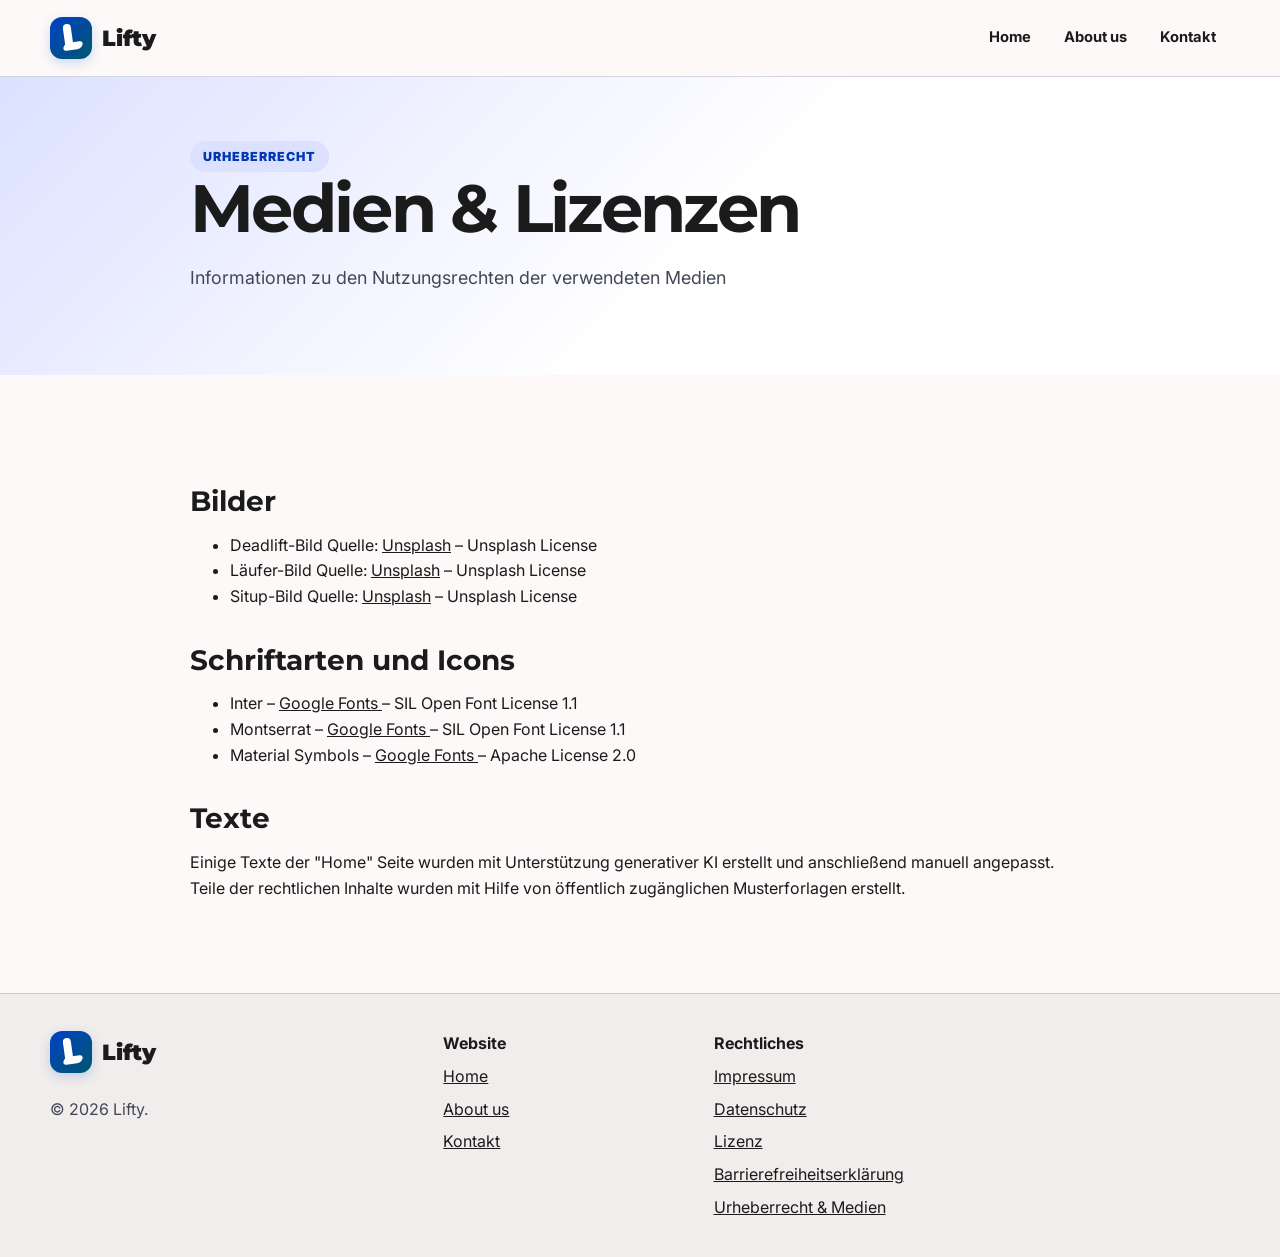
==== urheberrecht.html @ f5cfac7f "Add files via upload" ====
<!DOCTYPE html>
<html lang="de">
<head>
  <meta charset="UTF-8">
  <meta name="viewport" content="width=device-width, initial-scale=1.0">
  <meta name="description" content="Platzhalterseite für Urheberrechtshinweise">
  <title>Lifty | Urheberrecht & Medien</title>
  <link rel="preconnect" href="https://fonts.googleapis.com">
  <link rel="preconnect" href="https://fonts.gstatic.com" crossorigin>
  <link href="https://fonts.googleapis.com/css2?family=Inter:wght@400;500;600;700&family=Montserrat:wght@600;700;900&family=Material+Symbols+Outlined:wght,FILL@100..700,0..1&display=swap" rel="stylesheet">
  <link rel="stylesheet" href="styles.css">
  <script src="script.js" defer></script>
</head>
<body>
  <a class="skip-link" href="#main">Zum Inhalt springen</a>
  <header class="site-header">
    <nav class="navbar container" aria-label="Hauptnavigation">
      <a class="logo" href="index.html" aria-label="Lifty Startseite">
        <div class="brand-symbol small" aria-label="Lifty Bildmarke"></div>
        <span>Lifty</span>
      </a>
      <button class="menu-button" type="button" aria-label="Navigation öffnen" aria-expanded="false" aria-controls="main-menu">
        <span class="material-symbols-outlined" aria-hidden="true">menu</span>
      </button>
      <ul class="nav-links" id="main-menu">
        <li><a  href="index.html">Home</a></li>
        <li><a  href="about.html">About us</a></li>
        <li><a  href="kontakt.html">Kontakt</a></li>
      </ul>
    </nav>
  </header>
  <main id="main">
    <section class="page-hero"><div class="container"><span class="eyebrow">Urheberrecht</span><h1>Medien & Lizenzen</h1><p class="lead">Informationen zu den Nutzungsrechten der verwendeten Medien</p></div></section>
    <section class="section"><div class="container legal-text">
      
      <h2>Bilder</h2>
      <p><ul>
        <li>
          Deadlift-Bild Quelle:
          <a href="https://images.unsplash.com/photo-1517836357463-d25dfeac3438?auto=format&fit=crop&w=1200&q=80" target="_blank" rel="noopener noreferrer"> Unsplash</a> – Unsplash License
        </li>
        <li>
          Läufer-Bild Quelle:
          <a href="https://images.unsplash.com/flagged/photo-1556746834-1cb5b8fabd54?q=80&w=2072&auto=format&fit=crop&ixlib=rb-4.1.0&ixid=M3wxMjA3fDB8MHxwaG90by1wYWdlfHx8fGVufDB8fHx8fA%3D%3D" target="_blank" rel="noopener noreferrer"> Unsplash</a> – Unsplash License
        </li>
        <li>
          Situp-Bild Quelle:
          <a href="https://images.unsplash.com/photo-1571019613454-1cb2f99b2d8b?q=80&w=2070&auto=format&fit=crop&ixlib=rb-4.1.0&ixid=M3wxMjA3fDB8MHxwaG90by1wYWdlfHx8fGVufDB8fHx8fA%3D%3D" target="_blank" rel="noopener noreferrer"> Unsplash</a> – Unsplash License
        </li>
      </ul></p>

</ul>

      <h2>Schriftarten und Icons</h2>
      <p><ul>
        <li>
          Inter –
          <a href="https://fonts.google.com/specimen/Inter" target="_blank">
            Google Fonts
          </a>
          –
          SIL Open Font License 1.1
        </li>

        <li>
          Montserrat –
          <a href="https://fonts.google.com/specimen/Montserrat" target="_blank">
            Google Fonts
          </a>
          –
          SIL Open Font License 1.1
        </li>

        <li>
          Material Symbols –
          <a href="https://fonts.google.com/icons" target="_blank">
            Google Fonts
          </a>
          –
          Apache License 2.0
        </li>
      </ul></p>
      
      <h2>Texte</h2><p><p>Einige Texte der "Home" Seite wurden mit Unterstützung generativer KI erstellt und anschließend manuell angepasst. 
        Teile der rechtlichen Inhalte wurden mit Hilfe von öffentlich zugänglichen Musterforlagen erstellt.</p></p>
    </div></section>
  </main>

  <footer class="site-footer">
    <div class="container footer-grid">
      <div class="footer-brand">
        <a class="logo" href="index.html">
          <div class="brand-symbol small" aria-label="Lifty Bildmarke"></div>
          <span>Lifty</span>
        </a>
        <p class="muted">© 2026 Lifty.</p>
      </div>

      <nav class="footer-links" aria-label="Website">
        <strong>Website</strong>
        <a href="index.html">Home</a>
        <a href="about.html">About us</a>
        <a href="kontakt.html">Kontakt</a>
      </nav>

      <nav class="footer-links" aria-label="Rechtliches">
        <strong>Rechtliches</strong>
        <a href="impressum.html">Impressum</a>
        <a href="datenschutz.html">Datenschutz</a>
        <a href="lizenz.html">Lizenz</a>
        <a href="barrierefreiheit.html">Barrierefreiheitserklärung</a>
        <a href="urheberrecht.html">Urheberrecht & Medien</a>
      </nav>

    </div>
  </footer>
  <div class="toast" id="toast" role="status" aria-live="polite" hidden></div>
</body>
</html>
---- styles.css ----
:root {
  --primary: #0041c8;
  --primary-dark: #002b86;
  --secondary: #cd4800;
  --tertiary: #00576c;
  --bg: #fcf9f8;
  --surface: #ffffff;
  --surface-2: #f0edec;
  --surface-3: #e5e2e1;
  --text: #1c1b1b;
  --muted: #434656;
  --border: #c3c5d9;
  --success: #096b38;
  --radius: 18px;
  --shadow: 0 18px 45px rgba(0, 0, 0, 0.1);
  --container: 1180px;
}

* {
  box-sizing: border-box;
}

html {
  scroll-behavior: smooth;
}

body {
  margin: 0;
  background: var(--bg);
  color: var(--text);
  font-family: Inter, system-ui, -apple-system, BlinkMacSystemFont, "Segoe UI", sans-serif;
  line-height: 1.6;
}

img,
svg,
video {
  display: block;
  max-width: 100%;
}

a {
  color: inherit;
}

button,
input,
textarea,
select {
  font: inherit;
}

.skip-link {
  position: absolute;
  left: 1rem;
  top: 0.5rem;
  z-index: 999;
  transform: translateY(-140%);
  background: var(--primary);
  color: #ffffff;
  padding: 0.75rem 1rem;
  border-radius: 0.75rem;
}

.skip-link:focus {
  transform: none;
}

.container {
  width: min(var(--container), calc(100% - 32px));
  margin-inline: auto;
}

.site-header {
  position: sticky;
  top: 0;
  z-index: 50;
  background: rgba(252, 249, 248, 0.94);
  backdrop-filter: blur(16px);
  border-bottom: 1px solid rgba(195, 197, 217, 0.7);
}

.navbar {
  display: flex;
  align-items: center;
  justify-content: space-between;
  min-height: 76px;
  gap: 1rem;
}

.logo {
  display: inline-flex;
  align-items: center;
  gap: 0.65rem;
  font-family: Montserrat, sans-serif;
  font-size: 1.35rem;
  font-weight: 900;
  text-decoration: none;
}

.logo-mark {
  display: grid;
  place-items: center;
  width: 42px;
  height: 42px;
  border-radius: 14px;
  background: linear-gradient(135deg, var(--primary), var(--tertiary));
  color: #ffffff;
}

.nav-links {
  display: flex;
  align-items: center;
  gap: 0.25rem;
  list-style: none;
  margin: 0;
  padding: 0;
}

.nav-links a {
  display: inline-flex;
  padding: 0.7rem 0.9rem;
  border-radius: 999px;
  text-decoration: none;
  font-weight: 700;
  font-size: 0.92rem;
}

.nav-links a[aria-current="page"],
.nav-links a:hover {
  background: #dce1ff;
  color: var(--primary);
}

.menu-button {
  display: none;
  background: var(--surface);
  border: 1px solid var(--border);
  border-radius: 12px;
  padding: 0.55rem;
  color: var(--text);
}

.button {
  display: inline-flex;
  justify-content: center;
  align-items: center;
  gap: 0.5rem;
  min-height: 44px;
  border-radius: 14px;
  border: 2px solid transparent;
  padding: 0.85rem 1.15rem;
  font-weight: 800;
  text-decoration: none;
  cursor: pointer;
}

.button-primary {
  background: var(--primary);
  color: #ffffff;
}

.button-primary:hover,
.button-primary:focus-visible {
  background: var(--primary-dark);
}

.button-secondary {
  background: var(--secondary);
  color: #ffffff;
}

.button-muted {
  background: var(--surface-2);
  border-color: var(--border);
  color: var(--text);
}

.button-full {
  width: 100%;
}

:focus-visible {
  outline: 4px solid #ffb59a;
  outline-offset: 3px;
}

.section {
  padding: 76px 0;
}

.surface-section {
  background: var(--surface-2);
}

.hero {
  background: radial-gradient(circle at top right, #dce1ff 0, transparent 34%), var(--surface);
}

.hero-grid,
.split-grid {
  display: grid;
  grid-template-columns: 1.05fr 0.95fr;
  gap: 3rem;
  align-items: center;
}

.eyebrow {
  display: inline-flex;
  background: #dce1ff;
  color: #0039b3;
  border-radius: 999px;
  padding: 0.35rem 0.8rem;
  font-weight: 900;
  text-transform: uppercase;
  font-size: 0.78rem;
  letter-spacing: 0.08em;
}

h1,
h2,
h3 {
  font-family: Montserrat, sans-serif;
  line-height: 1.1;
  margin: 0 0 1rem;
}

h1 {
  font-size: clamp(2.35rem, 6vw, 4.2rem);
  letter-spacing: -0.04em;
}

h1 span,
.gradient-text {
  background: linear-gradient(90deg, var(--primary), var(--tertiary));
  -webkit-background-clip: text;
  background-clip: text;
  color: transparent;
}

h2 {
  font-size: clamp(2rem, 4vw, 3rem);
}

h3 {
  font-size: 1.35rem;
}

.hero p,
.section-heading p,
.lead {
  max-width: 66ch;
  color: var(--muted);
  font-size: 1.12rem;
}

.button-group {
  display: flex;
  flex-wrap: wrap;
  gap: 1rem;
  margin-top: 2rem;
}

.hero-visual {
  position: relative;
  border-radius: var(--radius);
  padding: 0.75rem;
  background: var(--surface);
  border: 1px solid var(--border);
  box-shadow: var(--shadow);
}

.hero-visual img {
  width: 100%;
  height: 430px;
  object-fit: cover;
  border-radius: 14px;
}

.progress-card {
  position: absolute;
  left: -18px;
  bottom: 24px;
  width: min(220px, 70%);
  background: var(--surface);
  border: 1px solid #dce1ff;
  border-radius: 16px;
  box-shadow: var(--shadow);
  padding: 1rem;
}

.progress-card p {
  margin: 0;
  color: var(--primary);
  font-size: 0.75rem;
  font-weight: 900;
  text-transform: uppercase;
}

.progress-card strong {
  font-family: Montserrat, sans-serif;
  font-size: 2rem;
}

.progress-card span {
  color: var(--muted);
}

.progress-bar {
  height: 10px;
  margin-top: 0.7rem;
  background: var(--surface-2);
  border-radius: 999px;
  overflow: hidden;
}

.progress-bar div {
  height: 100%;
  background: linear-gradient(90deg, var(--primary), var(--tertiary));
}

.section-heading {
  text-align: center;
  margin-bottom: 2.4rem;
}

.section-heading p {
  margin-inline: auto;
}

.grid-3,
.grid-2 {
  display: grid;
  gap: 1.1rem;
}

.grid-3 {
  grid-template-columns: repeat(3, 1fr);
}

.grid-2 {
  grid-template-columns: repeat(2, 1fr);
}

.bento-grid {
  display: grid;
  grid-template-columns: repeat(12, 1fr);
  grid-auto-rows: minmax(230px, auto);
  gap: 1.1rem;
}

.card {
  background: var(--surface);
  border: 1px solid var(--border);
  border-radius: var(--radius);
  padding: 1.4rem;
  box-shadow: 0 8px 20px rgba(0, 0, 0, 0.04);
}

.product-card {
  display: flex;
  flex-direction: column;
}

.product-card .feature-list {
  flex: 1;
}

.card-large {
  grid-column: span 8;
}

.card-small {
  grid-column: span 4;
}

.card-wide {
  grid-column: span 8;
}

.card-primary {
  background: var(--primary);
  color: #ffffff;
  border-color: var(--primary);
}

.card-muted {
  background: var(--surface-2);
}

.image-card {
  position: relative;
  overflow: hidden;
}

.image-card > div {
  position: relative;
  z-index: 1;
  max-width: 55ch;
}

.image-card img {
  position: absolute;
  right: 0;
  bottom: 0;
  width: 48%;
  height: 100%;
  object-fit: cover;
  opacity: 0.14;
}

.icon {
  font-size: 2.2rem;
  color: var(--primary);
}

.card-primary .icon {
  color: #ffffff;
}

.tags {
  display: flex;
  flex-wrap: wrap;
  gap: 0.5rem;
  margin-top: 1rem;
}

.tag {
  display: inline-flex;
  align-items: center;
  gap: 0.35rem;
  border-radius: 999px;
  background: var(--surface-2);
  color: var(--primary);
  padding: 0.35rem 0.65rem;
  font-weight: 800;
  font-size: 0.78rem;
}

.price {
  font-family: Montserrat, sans-serif;
  font-size: 2.7rem;
  font-weight: 900;
  margin: 1rem 0;
}

.featured {
  position: relative;
  transform: scale(1.03);
  border: 3px solid var(--primary);
}

.badge {
  display: inline-flex;
  align-self: flex-start;
  align-items: center;
  gap: 0.35rem;
  border-radius: 999px;
  background: var(--primary);
  color: #ffffff;
  padding: 0.35rem 0.8rem;
  font-weight: 900;
  font-size: 0.78rem;
}

.feature-list,
.clean-list {
  padding: 0;
  margin: 1.2rem 0;
  list-style: none;
}

.feature-list li,
.clean-list li {
  display: flex;
  gap: 0.65rem;
  margin: 0.75rem 0;
}

.feature-list .material-symbols-outlined {
  color: var(--success);
}

.page-hero {
  padding: 64px 0;
  background: linear-gradient(135deg, #dce1ff, transparent 55%), var(--surface);
}

.page-hero .container,
.legal-text {
  max-width: 900px;
}

.legal-text h2 {
  font-size: 1.75rem;
  margin-top: 2.2rem;
}

.legal-text h3 {
  margin-top: 1.5rem;
}

.notice {
  border-left: 6px solid var(--primary);
  background: #eef2ff;
  padding: 1rem;
  border-radius: 0 14px 14px 0;
}

.form {
  display: grid;
  gap: 1rem;
}

.form-row {
  display: grid;
  grid-template-columns: 1fr 1fr;
  gap: 1rem;
}

.form label {
  display: block;
  font-weight: 800;
  margin-bottom: 0.35rem;
}

.form input,
.form textarea,
.form select {
  width: 100%;
  padding: 0.9rem 1rem;
  border: 2px solid var(--border);
  border-radius: 12px;
  background: #ffffff;
}

.form-result {
  min-height: 1.5rem;
  color: var(--primary);
  font-weight: 700;
}

.toast {
  position: fixed;
  right: 1rem;
  bottom: 1rem;
  max-width: 320px;
  background: #1c1b1b;
  color: #ffffff;
  border-radius: 14px;
  padding: 1rem;
  box-shadow: var(--shadow);
}

.toast[hidden] {
  display: none;
}

.site-footer {
  background: var(--surface-2);
  border-top: 1px solid var(--border);
  padding: 2.3rem 0;
}

.footer-grid {
  display: grid;
  grid-template-columns: 1.5fr 1fr 1fr 1fr;
  gap: 1.5rem;
}

.footer-links {
  display: grid;
  align-content: start;
  gap: 0.45rem;
}

.footer-links a:hover {
  color: var(--primary);
}

.muted {
  color: var(--muted);
}

.media-box {
  display: grid;
  place-items: center;
  min-height: 180px;
  background: linear-gradient(135deg, #dce1ff, #b7eaff);
  border-radius: var(--radius);
  padding: 1.2rem;
  text-align: center;
  font-weight: 800;
}

.brand-symbol {
  position: relative;
  width: 130px;
  height: 130px;
  border-radius: 34px;
  background: linear-gradient(135deg, var(--primary), var(--tertiary));
  overflow: hidden;
  box-shadow: 0 12px 32px rgba(0, 65, 200, 0.25);
}

/* Vertikale Linie */
.brand-symbol::before {
  content: "";
  position: absolute;
  left: 42px;
  top: 22px;
  width: 22px;
  height: 78px;
  background: white;
  border-radius: 14px;
  transform: rotate(-8deg);
}

/* Dynamischer Unterarm */
.brand-symbol::after {
  content: "";
  position: absolute;
  left: 42px;
  bottom: 28px;
  width: 54px;
  height: 22px;
  background: white;
  border-radius: 14px;
  transform:
    skewX(-24deg)
    rotate(-8deg);
}

.brand-symbol.small {
  width: 42px;
  height: 42px;
  border-radius: 12px;
  box-shadow: 0 4px 12px rgba(0, 65, 200, 0.18);
}

/* Vertikale Linie */
.brand-symbol.small::before {
  left: 14px;
  top: 7px;
  width: 8px;
  height: 24px;
  border-radius: 999px;
}

/* Unterer Balken */
.brand-symbol.small::after {
  left: 14px;
  bottom: 9px;
  width: 18px;
  height: 8px;
  border-radius: 999px;
}

.brand-word {
  font-size: 3rem;
  color: black;
}

.color-mark {
  display: flex;
  justify-content: center;
  gap: 2rem;
  margin-bottom: 1rem;
}

.color-item {
  display: flex;
  flex-direction: column;
  align-items: center;
  gap: 0.5rem;
}

.color-item span {
  font-size: 0.9rem;
  font-weight: 600;
  color: var(--text-muted);
  font-family: monospace;
}

.color-swatch {
  width: 70px;
  height: 70px;
  border-radius: 18px;
  box-shadow: 0 6px 18px rgba(0,0,0,0.12);
}

.primary-swatch {
  background: var(--primary);
}

.tertiary-swatch {
  background: var(--tertiary);
}

@media (max-width: 900px) {
  .menu-button {
    display: inline-flex;
  }

  .nav-links {
    position: absolute;
    left: 16px;
    right: 16px;
    top: 76px;
    display: none;
    flex-direction: column;
    align-items: stretch;
    background: var(--surface);
    border: 1px solid var(--border);
    border-radius: 18px;
    padding: 0.75rem;
    box-shadow: var(--shadow);
  }

  .nav-links.open {
    display: flex;
  }

  .nav-links a {
    justify-content: center;
  }

  .hero-grid,
  .split-grid,
  .grid-2,
  .grid-3,
  .footer-grid,
  .form-row {
    grid-template-columns: 1fr;
  }

  .bento-grid {
    grid-template-columns: 1fr;
  }

  .card,
  .card-large,
  .card-small,
  .card-wide {
    grid-column: auto;
  }

  .featured {
    transform: none;
  }

  .hero-visual img {
    height: 320px;
  }

  .progress-card {
    left: 0.7rem;
    bottom: 0.7rem;
  }

  .section {
    padding: 54px 0;
  }
}

@media (prefers-reduced-motion: reduce) {
  *,
  *::before,
  *::after {
    scroll-behavior: auto !important;
    transition: none !important;
    animation: none !important;
  }
}
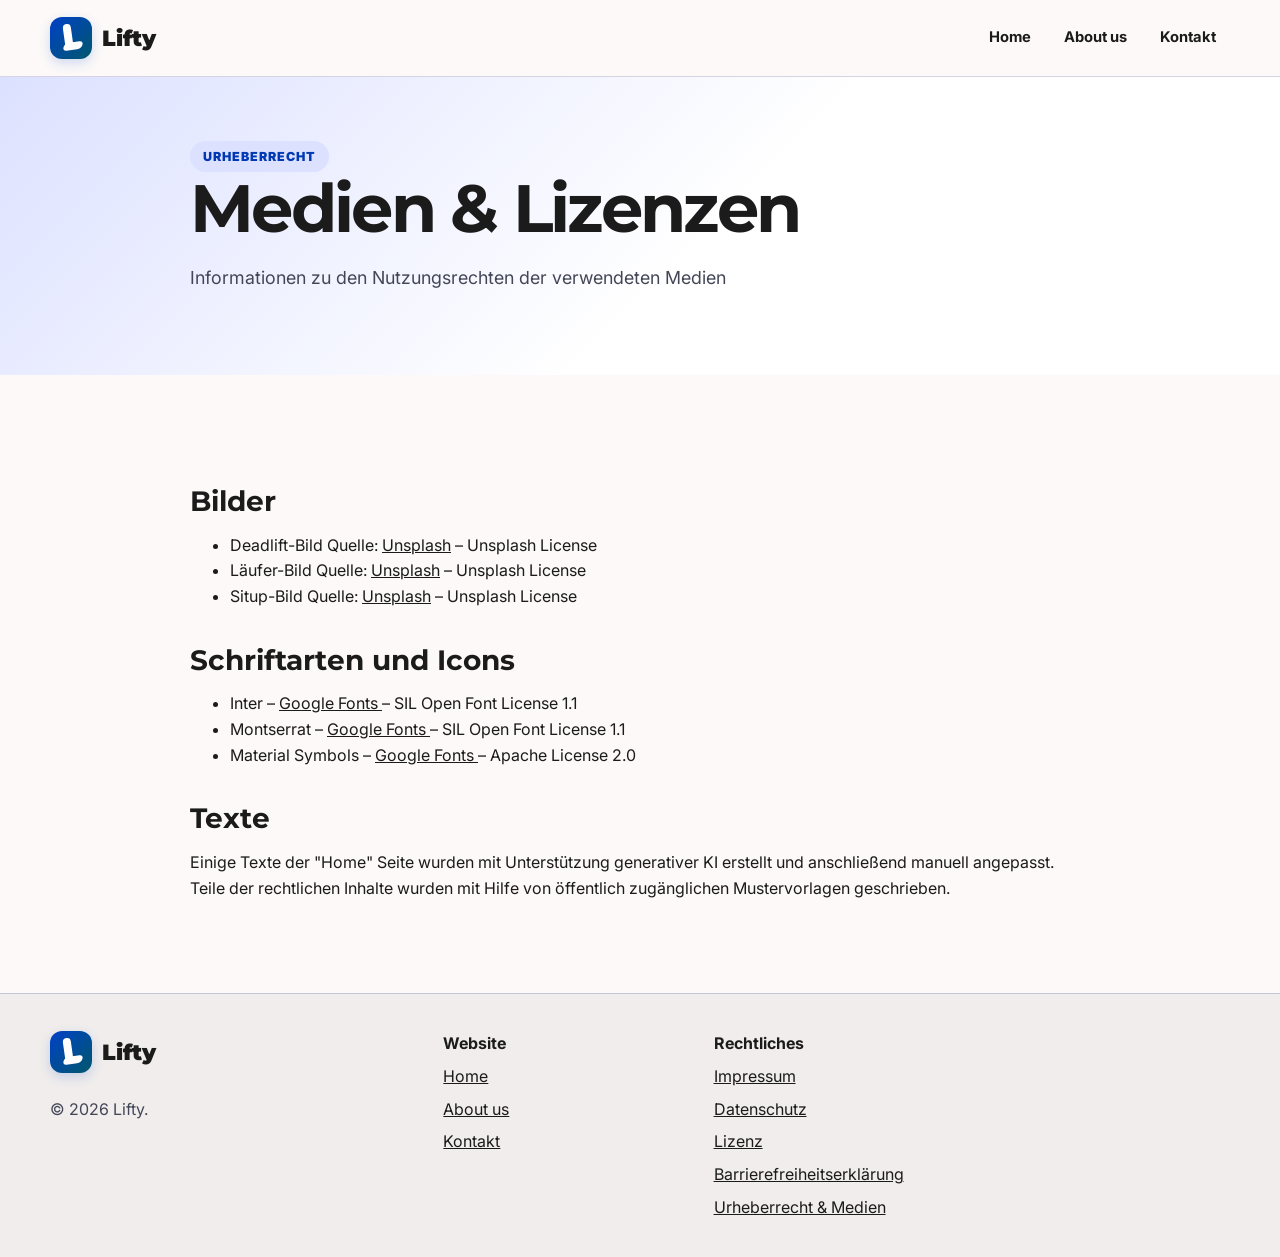
==== commit ca2ce0fe: "Update urheberrecht.html" ====
--- a/urheberrecht.html
+++ b/urheberrecht.html
@@ -82,7 +82,7 @@
       </ul></p>
       
       <h2>Texte</h2><p><p>Einige Texte der "Home" Seite wurden mit Unterstützung generativer KI erstellt und anschließend manuell angepasst. 
-        Teile der rechtlichen Inhalte wurden mit Hilfe von öffentlich zugänglichen Musterforlagen erstellt.</p></p>
+        Teile der rechtlichen Inhalte wurden mit Hilfe von öffentlich zugänglichen Mustervorlagen geschrieben.</p></p>
     </div></section>
   </main>
 
